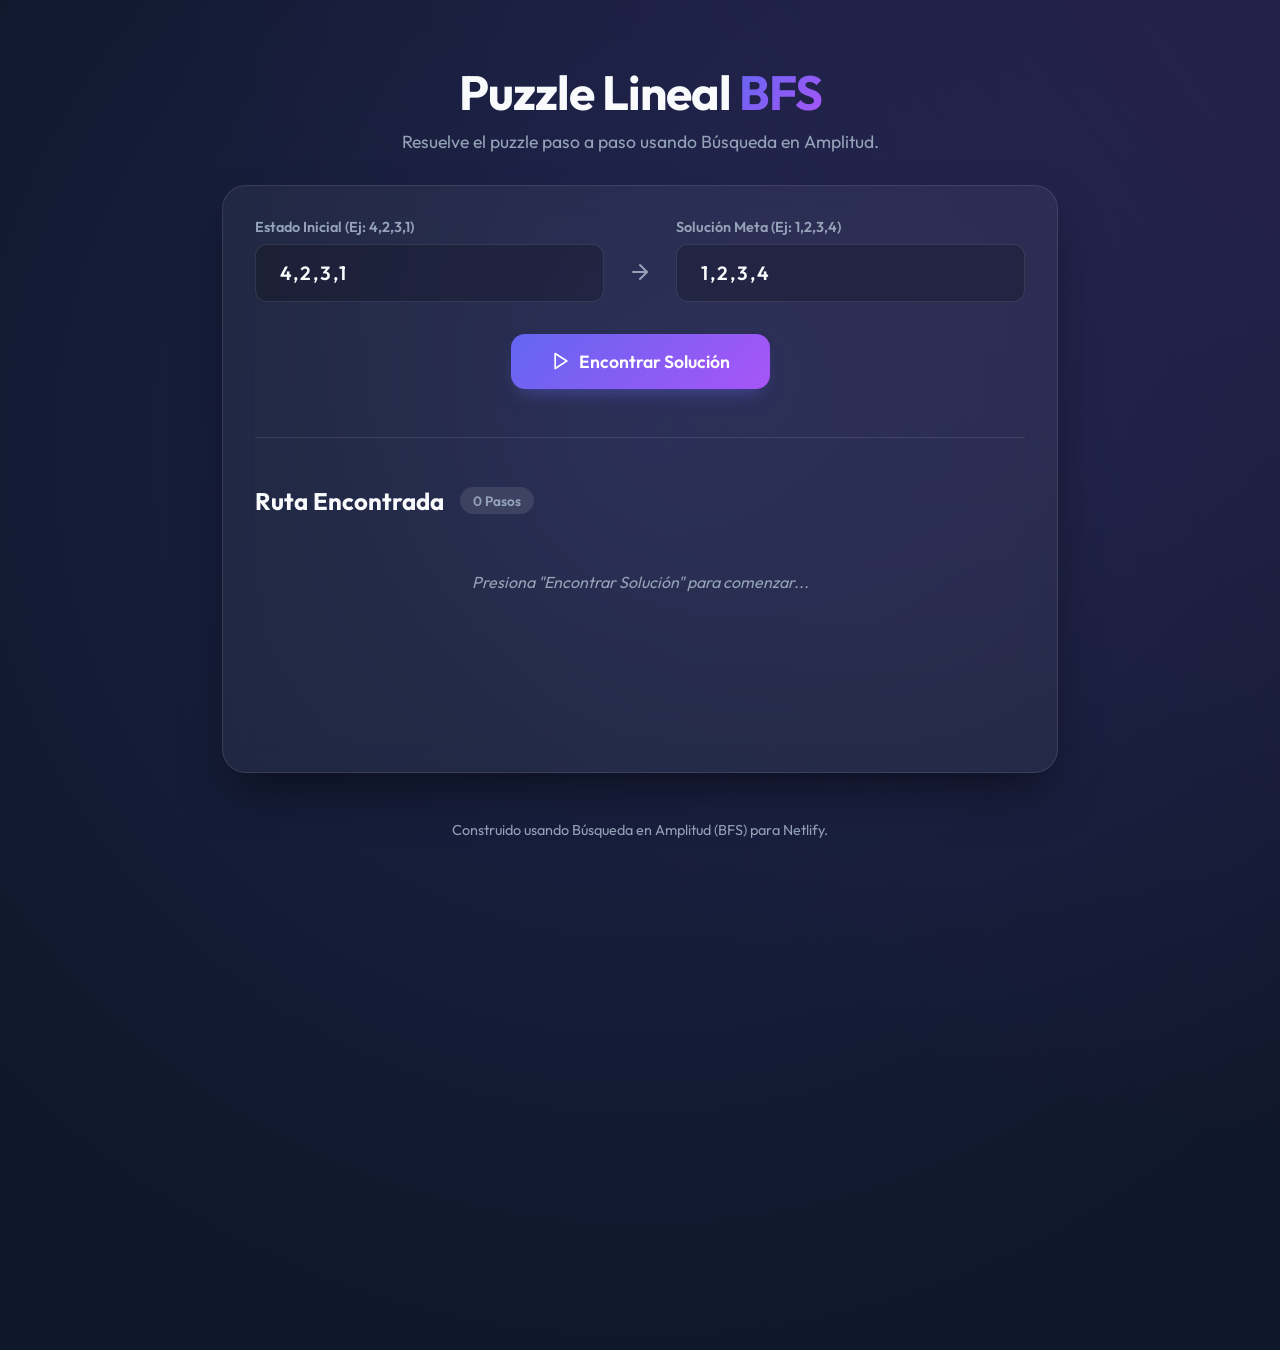
==== puzzle-dashboard/index.html @ a48fb6c3 "Initialize project: Add Linear Puzzle BFS solver and Netlify Glassmorphism Dashboard" ====
<!DOCTYPE html>
<html lang="es">
<head>
    <meta charset="UTF-8">
    <meta name="viewport" content="width=device-width, initial-scale=1.0">
    <title>BFS Linear Puzzle Solver</title>
    
    <!-- Link to Google Fonts -->
    <link rel="preconnect" href="https://fonts.googleapis.com">
    <link rel="preconnect" href="https://fonts.gstatic.com" crossorigin>
    <link href="https://fonts.googleapis.com/css2?family=Outfit:wght@300;400;600;700&display=swap" rel="stylesheet">
    
    <link rel="stylesheet" href="styles.css">
</head>
<body>
    <div class="background-mesh"></div>
    <div class="dashboard-container">
        
        <header>
            <h1>Puzzle Lineal <span>BFS</span></h1>
            <p>Resuelve el puzzle paso a paso usando Búsqueda en Amplitud.</p>
        </header>
        
        <main class="glass-card">
            
            <section class="controls">
                <div class="input-group">
                    <label>Estado Inicial (Ej: 4,2,3,1)</label>
                    <input type="text" id="initial-state" value="4,2,3,1" placeholder="Ej: 4,2,3,1">
                </div>
                
                <div class="icon-arrow">
                    <svg xmlns="http://www.w3.org/2000/svg" width="24" height="24" viewBox="0 0 24 24" fill="none" stroke="currentColor" stroke-width="2" stroke-linecap="round" stroke-linejoin="round"><path d="M5 12h14"/><path d="m12 5 7 7-7 7"/></svg>
                </div>
                
                <div class="input-group">
                    <label>Solución Meta (Ej: 1,2,3,4)</label>
                    <input type="text" id="goal-state" value="1,2,3,4" placeholder="Ej: 1,2,3,4">
                </div>
            </section>
            
            <div class="action-bar">
                <button id="solve-btn" class="primary-btn">
                    <svg xmlns="http://www.w3.org/2000/svg" width="20" height="20" viewBox="0 0 24 24" fill="none" stroke="currentColor" stroke-width="2" stroke-linecap="round" stroke-linejoin="round"><polygon points="5 3 19 12 5 21 5 3"/></svg>
                    Encontrar Solución
                </button>
            </div>
            
            <section class="results-viewer">
                <div class="results-header">
                    <h2>Ruta Encontrada <span id="step-count" class="badge">0 Pasos</span></h2>
                </div>
                <div id="alert-message" class="alert hidden"></div>
                <div id="path-container" class="path-container">
                    <!-- Steps will be dynamically injected here -->
                    <div class="placeholder-text">Presiona "Encontrar Solución" para comenzar...</div>
                </div>
            </section>
        </main>
        
        <footer>
            <p>Construido usando Búsqueda en Amplitud (BFS) para Netlify.</p>
        </footer>
    </div>
    
    <script src="script.js"></script>
</body>
</html>
---- puzzle-dashboard/styles.css ----
/* Base Reset & Variables */
:root {
    --bg-color: #0f172a;
    --primary-gradient: linear-gradient(135deg, #6366f1 0%, #a855f7 100%);
    --card-bg: rgba(255, 255, 255, 0.05);
    --card-border: rgba(255, 255, 255, 0.1);
    --text-main: #f8fafc;
    --text-muted: #94a3b8;
    --accent-red: rgba(239, 68, 68, 0.2);
    --accent-red-border: rgba(239, 68, 68, 0.5);
    --accent-green: rgba(34, 197, 94, 0.2);
    --accent-green-border: rgba(34, 197, 94, 0.5);
    --step-bg: rgba(15, 23, 42, 0.6);
    --step-border: rgba(99, 102, 241, 0.3);
    
    --animation-speed: 0.3s;
}

* {
    margin: 0;
    padding: 0;
    box-sizing: border-box;
    font-family: 'Outfit', sans-serif;
}

body {
    background-color: var(--bg-color);
    color: var(--text-main);
    min-height: 100vh;
    display: flex;
    justify-content: center;
    align-items: center;
    overflow-x: hidden;
    position: relative;
}

/* Dynamic Mesh Background */
.background-mesh {
    position: absolute;
    top: -50%;
    left: -50%;
    width: 200%;
    height: 200%;
    background: 
        radial-gradient(circle at 50% 50%, rgba(99, 102, 241, 0.15) 0%, transparent 60%),
        radial-gradient(circle at 80% 20%, rgba(168, 85, 247, 0.15) 0%, transparent 50%);
    z-index: -1;
    animation: rotateBg 30s linear infinite;
}

@keyframes rotateBg {
    0% { transform: rotate(0deg); }
    100% { transform: rotate(360deg); }
}

/* Layout */
.dashboard-container {
    width: 100%;
    max-width: 900px;
    padding: 2rem;
    z-index: 1;
}

header {
    text-align: center;
    margin-bottom: 2rem;
}

header h1 {
    font-size: 3rem;
    font-weight: 700;
    letter-spacing: -1px;
    margin-bottom: 0.5rem;
}

header h1 span {
    background: var(--primary-gradient);
    -webkit-background-clip: text;
    -webkit-text-fill-color: transparent;
    background-clip: text;
}

header p {
    color: var(--text-muted);
    font-size: 1.1rem;
}

/* Glassmorphism Card */
.glass-card {
    background: var(--card-bg);
    backdrop-filter: blur(16px);
    -webkit-backdrop-filter: blur(16px);
    border: 1px solid var(--card-border);
    border-radius: 24px;
    padding: 2rem;
    box-shadow: 0 25px 50px -12px rgba(0, 0, 0, 0.5);
    transition: transform var(--animation-speed);
}

.glass-card:hover {
    transform: translateY(-5px);
}

/* Controls Section */
.controls {
    display: flex;
    align-items: center;
    justify-content: space-between;
    gap: 1.5rem;
    margin-bottom: 2rem;
}

.input-group {
    flex: 1;
    display: flex;
    flex-direction: column;
    gap: 0.5rem;
}

.input-group label {
    font-size: 0.9rem;
    color: var(--text-muted);
    font-weight: 600;
}

.input-group input {
    background: rgba(0, 0, 0, 0.2);
    border: 1px solid var(--card-border);
    color: var(--text-main);
    padding: 1rem 1.5rem;
    border-radius: 12px;
    font-size: 1.2rem;
    font-weight: 600;
    letter-spacing: 2px;
    transition: all var(--animation-speed);
    outline: none;
}

.input-group input:focus {
    border-color: #a855f7;
    box-shadow: 0 0 0 4px rgba(168, 85, 247, 0.1);
}

.icon-arrow {
    display: flex;
    align-items: center;
    justify-content: center;
    color: var(--text-muted);
    margin-top: 1.5rem;
}

/* Actions */
.action-bar {
    display: flex;
    justify-content: center;
    margin-bottom: 3rem;
    border-bottom: 1px solid var(--card-border);
    padding-bottom: 3rem;
}

.primary-btn {
    background: var(--primary-gradient);
    color: white;
    border: none;
    padding: 1rem 2.5rem;
    border-radius: 14px;
    font-size: 1.1rem;
    font-weight: 600;
    cursor: pointer;
    display: flex;
    align-items: center;
    gap: 0.5rem;
    box-shadow: 0 10px 20px -10px rgba(99, 102, 241, 0.6);
    transition: all var(--animation-speed);
}

.primary-btn:hover {
    transform: translateY(-2px);
    box-shadow: 0 15px 25px -10px rgba(99, 102, 241, 0.8);
}

.primary-btn:active {
    transform: translateY(1px);
}

/* Results Viewer */
.results-header {
    display: flex;
    justify-content: space-between;
    align-items: center;
    margin-bottom: 1.5rem;
}

.results-header h2 {
    font-size: 1.5rem;
    display: flex;
    align-items: center;
    gap: 1rem;
}

.badge {
    background: rgba(255, 255, 255, 0.1);
    color: var(--text-muted);
    font-size: 0.85rem;
    padding: 0.3rem 0.8rem;
    border-radius: 20px;
    font-weight: 600;
}

/* Alert Messages (Errors/Success) */
.alert {
    padding: 1rem;
    border-radius: 12px;
    margin-bottom: 1.5rem;
    font-weight: 600;
    text-align: center;
    transition: opacity var(--animation-speed);
}

.alert.hidden {
    display: none;
    opacity: 0;
}

.alert.error {
    background: var(--accent-red);
    border: 1px solid var(--accent-red-border);
    color: #fca5a5;
}

.alert.success {
    background: var(--accent-green);
    border: 1px solid var(--accent-green-border);
    color: #86efac;
}

/* Path Visualization */
.path-container {
    display: flex;
    flex-direction: column;
    gap: 1rem;
    min-height: 200px;
}

.placeholder-text {
    text-align: center;
    color: var(--text-muted);
    font-style: italic;
    margin-top: 2rem;
}

.step-card {
    background: var(--step-bg);
    border: 1px solid var(--step-border);
    border-radius: 16px;
    padding: 1.5rem;
    display: flex;
    align-items: center;
    gap: 1.5rem;
    animation: slideIn 0.5s ease forwards;
    opacity: 0;
    transform: translateY(20px);
}

@keyframes slideIn {
    to {
        opacity: 1;
        transform: translateY(0);
    }
}

.step-number {
    background: var(--primary-gradient);
    color: white;
    width: 40px;
    height: 40px;
    border-radius: 50%;
    display: flex;
    align-items: center;
    justify-content: center;
    font-weight: 700;
    font-size: 1.1rem;
    flex-shrink: 0;
    box-shadow: 0 0 15px rgba(99, 102, 241, 0.4);
}

.step-array {
    display: flex;
    gap: 0.5rem;
}

.array-item {
    width: 45px;
    height: 45px;
    background: rgba(255, 255, 255, 0.1);
    border: 1px solid rgba(255, 255, 255, 0.2);
    border-radius: 10px;
    display: flex;
    align-items: center;
    justify-content: center;
    font-weight: 700;
    font-size: 1.2rem;
    color: var(--text-main);
    transition: all var(--animation-speed);
}

.array-item.moved {
    background: rgba(168, 85, 247, 0.3);
    border-color: rgba(168, 85, 247, 0.6);
    color: white;
    box-shadow: 0 0 10px rgba(168, 85, 247, 0.4);
    transform: scale(1.05);
}

footer {
    text-align: center;
    margin-top: 3rem;
    color: var(--text-muted);
    font-size: 0.9rem;
}

/* Responsive */
@media (max-width: 768px) {
    .controls {
        flex-direction: column;
    }
    
    .icon-arrow {
        transform: rotate(90deg);
        margin: 0;
    }
    
    header h1 {
        font-size: 2.2rem;
    }
}
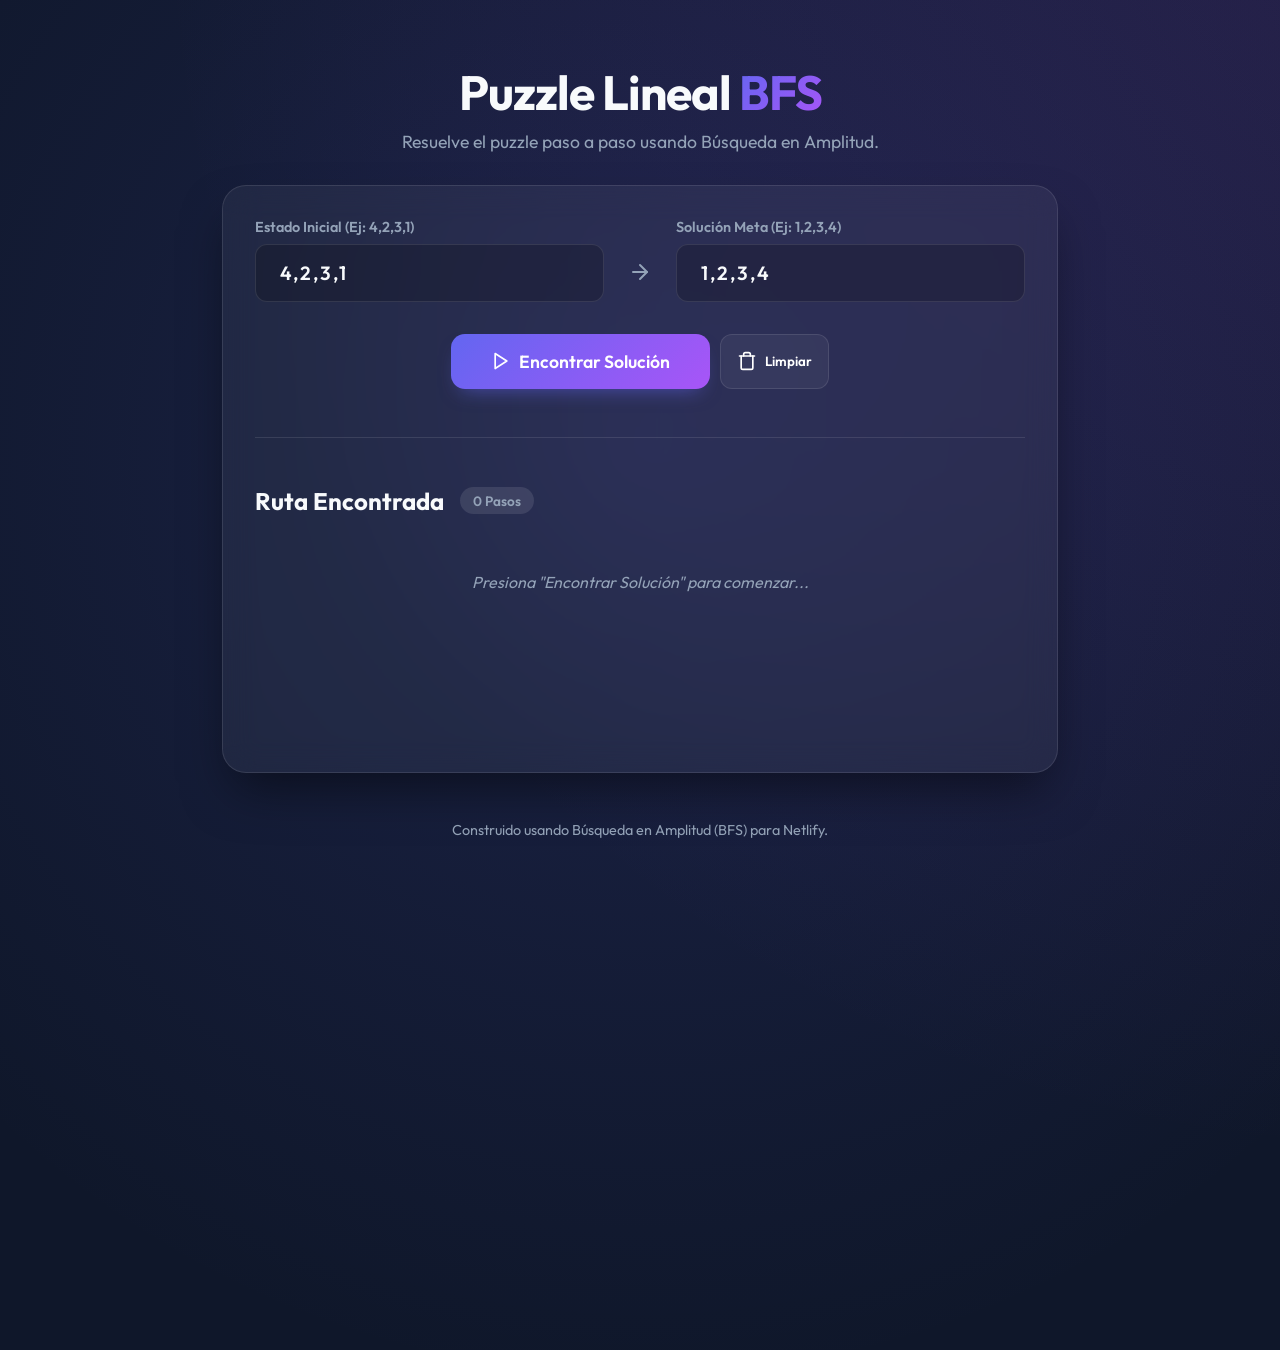
==== commit c4157692: "feat: agregar botón de limpiar en las interfaces UI" ====
--- a/puzzle-dashboard/index.html
+++ b/puzzle-dashboard/index.html
@@ -1,51 +1,68 @@
 <!DOCTYPE html>
 <html lang="es">
+
 <head>
     <meta charset="UTF-8">
     <meta name="viewport" content="width=device-width, initial-scale=1.0">
-    <title>BFS Linear Puzzle Solver</title>
-    
+    <title>Examen Lenguajes y Automatas</title>
+
     <!-- Link to Google Fonts -->
     <link rel="preconnect" href="https://fonts.googleapis.com">
     <link rel="preconnect" href="https://fonts.gstatic.com" crossorigin>
     <link href="https://fonts.googleapis.com/css2?family=Outfit:wght@300;400;600;700&display=swap" rel="stylesheet">
-    
+
     <link rel="stylesheet" href="styles.css">
 </head>
+
 <body>
     <div class="background-mesh"></div>
     <div class="dashboard-container">
-        
+
         <header>
             <h1>Puzzle Lineal <span>BFS</span></h1>
             <p>Resuelve el puzzle paso a paso usando Búsqueda en Amplitud.</p>
         </header>
-        
+
         <main class="glass-card">
-            
+
             <section class="controls">
                 <div class="input-group">
                     <label>Estado Inicial (Ej: 4,2,3,1)</label>
                     <input type="text" id="initial-state" value="4,2,3,1" placeholder="Ej: 4,2,3,1">
                 </div>
-                
+
                 <div class="icon-arrow">
-                    <svg xmlns="http://www.w3.org/2000/svg" width="24" height="24" viewBox="0 0 24 24" fill="none" stroke="currentColor" stroke-width="2" stroke-linecap="round" stroke-linejoin="round"><path d="M5 12h14"/><path d="m12 5 7 7-7 7"/></svg>
+                    <svg xmlns="http://www.w3.org/2000/svg" width="24" height="24" viewBox="0 0 24 24" fill="none"
+                        stroke="currentColor" stroke-width="2" stroke-linecap="round" stroke-linejoin="round">
+                        <path d="M5 12h14" />
+                        <path d="m12 5 7 7-7 7" />
+                    </svg>
                 </div>
-                
+
                 <div class="input-group">
                     <label>Solución Meta (Ej: 1,2,3,4)</label>
                     <input type="text" id="goal-state" value="1,2,3,4" placeholder="Ej: 1,2,3,4">
                 </div>
             </section>
-            
-            <div class="action-bar">
+
+            <div class="action-bar" style="display: flex; gap: 10px;">
                 <button id="solve-btn" class="primary-btn">
-                    <svg xmlns="http://www.w3.org/2000/svg" width="20" height="20" viewBox="0 0 24 24" fill="none" stroke="currentColor" stroke-width="2" stroke-linecap="round" stroke-linejoin="round"><polygon points="5 3 19 12 5 21 5 3"/></svg>
+                    <svg xmlns="http://www.w3.org/2000/svg" width="20" height="20" viewBox="0 0 24 24" fill="none"
+                        stroke="currentColor" stroke-width="2" stroke-linecap="round" stroke-linejoin="round">
+                        <polygon points="5 3 19 12 5 21 5 3" />
+                    </svg>
                     Encontrar Solución
                 </button>
+                <button id="clear-btn" class="secondary-btn" style="padding: 1rem; background: rgba(255, 255, 255, 0.05); border: 1px solid rgba(255,255,255,0.1); color: #fff; border-radius: 12px; font-weight: 600; cursor: pointer; display: flex; align-items: center; gap: 8px; transition: all 0.3s ease;">
+                    <svg xmlns="http://www.w3.org/2000/svg" width="20" height="20" viewBox="0 0 24 24" fill="none" stroke="currentColor" stroke-width="2" stroke-linecap="round" stroke-linejoin="round">
+                        <path d="M3 6h18"></path>
+                        <path d="M19 6v14c0 1-1 2-2 2H7c-1 0-2-1-2-2V6"></path>
+                        <path d="M8 6V4c0-1 1-2 2-2h4c1 0 2 1 2 2v2"></path>
+                    </svg>
+                    Limpiar
+                </button>
             </div>
-            
+
             <section class="results-viewer">
                 <div class="results-header">
                     <h2>Ruta Encontrada <span id="step-count" class="badge">0 Pasos</span></h2>
@@ -57,12 +74,13 @@
                 </div>
             </section>
         </main>
-        
+
         <footer>
             <p>Construido usando Búsqueda en Amplitud (BFS) para Netlify.</p>
         </footer>
     </div>
-    
+
     <script src="script.js"></script>
 </body>
-</html>
+
+</html>
